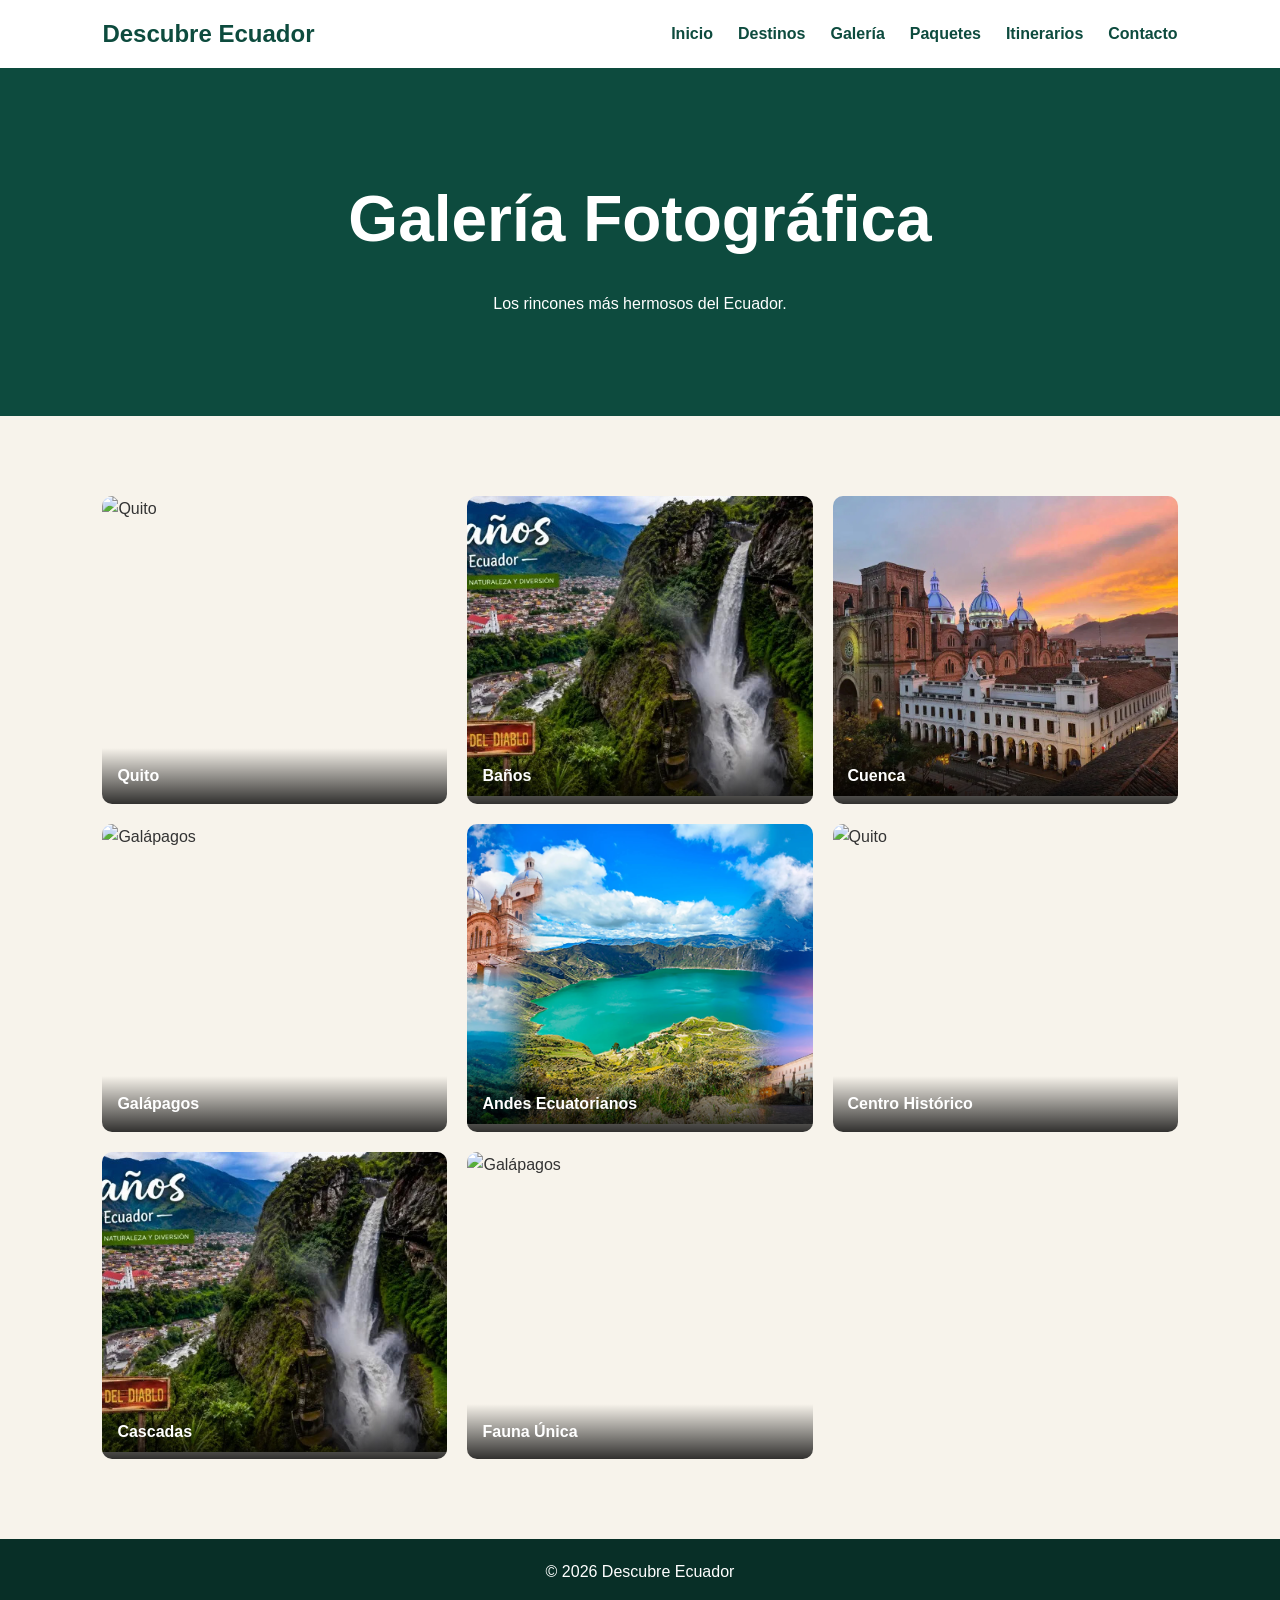
==== galeria.html @ f9b7eb56 "Primer parcial proyecto turismo" ====
<!DOCTYPE html>
<html lang="es">

<head>
    <meta charset="UTF-8">
    <meta name="viewport" content="width=device-width, initial-scale=1.0">
    <title>Galería | Descubre Ecuador</title>

    <link rel="stylesheet" href="estilos.css">
</head>

<body>

<header>

    <div class="logo">
        <h2>Descubre Ecuador</h2>
    </div>

    <nav>
        <ul>
            <li><a href="index.html">Inicio</a></li>
            <li><a href="destinos.html">Destinos</a></li>
            <li><a href="galeria.html">Galería</a></li>
            <li><a href="paquetes.html">Paquetes</a></li>
            <li><a href="itinerarios.html">Itinerarios</a></li>
            <li><a href="contacto.html">Contacto</a></li>
        </ul>
    </nav>

</header>

<main>

    <section class="banner-pagina">
        <h1>Galería Fotográfica</h1>
        <p>Los rincones más hermosos del Ecuador.</p>
    </section>

    <section class="galeria-container">

        <figure class="foto">
            <img src="img/quito.jpg" alt="Quito">
            <figcaption>Quito</figcaption>
        </figure>

        <figure class="foto">
            <img src="img/banos.jpg" alt="Baños">
            <figcaption>Baños</figcaption>
        </figure>

        <figure class="foto">
            <img src="img/cuenca.jpg" alt="Cuenca">
            <figcaption>Cuenca</figcaption>
        </figure>

        <figure class="foto">
            <img src="img/galapagos.jpg" alt="Galápagos">
            <figcaption>Galápagos</figcaption>
        </figure>

        <figure class="foto">
            <img src="img/banner.jpg" alt="Laguna">
            <figcaption>Andes Ecuatorianos</figcaption>
        </figure>

        <figure class="foto">
            <img src="img/quito.jpg" alt="Quito">
            <figcaption>Centro Histórico</figcaption>
        </figure>

        <figure class="foto">
            <img src="img/banos.jpg" alt="Baños">
            <figcaption>Cascadas</figcaption>
        </figure>

        <figure class="foto">
            <img src="img/galapagos.jpg" alt="Galápagos">
            <figcaption>Fauna Única</figcaption>
        </figure>

    </section>

</main>

<footer>
    <p>© 2026 Descubre Ecuador</p>
</footer>

</body>
</html>
---- estilos.css ----
/* RESET */

*{
    margin:0;
    padding:0;
    box-sizing:border-box;
}

body{
    font-family: Arial, sans-serif;
    background:#f7f3eb;
    color:#333;
    line-height:1.6;
}

/* HEADER */

header{
    background:white;
    display:flex;
    justify-content:space-between;
    align-items:center;
    padding:15px 8%;
    position:sticky;
    top:0;
    z-index:100;
}

.logo h2{
    color:#0d4b3e;
}

nav ul{
    display:flex;
    list-style:none;
    gap:25px;
}

nav a{
    text-decoration:none;
    color:#0d4b3e;
    font-weight:bold;
}

/* HERO */


.hero{
    height:85vh;

    background-image:
    linear-gradient(
    rgba(0,0,0,.45),
    rgba(0,0,0,.45)),
    url("img/banner.jpg");

    background-size:cover;
    background-position:center;
    background-repeat:no-repeat;

    display:flex;
    align-items:center;

    padding:8%;
}



.hero-texto{
    color:white;
    max-width:600px;
}

.hero h1{
    font-size:4rem;
    margin-bottom:20px;
}

.hero p{
    margin-bottom:25px;
}

.btn{
    background:#d67d45;
    color:white;
    text-decoration:none;
    padding:12px 25px;
    border-radius:5px;
}

/* INTRO */

.intro{
    padding:80px 8%;
}

.intro h2{
    font-size:3rem;
    color:#0d4b3e;
    margin-bottom:15px;
}

/* DESTINOS */

.destacados{
    padding:0 8% 80px;

    display:grid;
    grid-template-columns:
    repeat(auto-fit,minmax(300px,1fr));

    gap:20px;
}

.card{
    background:white;
    overflow:hidden;
    border-radius:10px;
    box-shadow:0 5px 15px rgba(0,0,0,.1);
}

.card img{
    width:100%;
    height:350px;
    object-fit:cover;
}

.contenido{
    padding:20px;
}

.contenido h3{
    color:#0d4b3e;
    margin-bottom:10px;
}

/* PROMOCION */

.promocion{
    background:#0d4b3e;
    color:white;

    display:flex;
    align-items:center;
    gap:40px;

    padding:80px 8%;
}

.promocion img{
    width:400px;
    border-radius:10px;
}

.texto-promocion h2{
    font-size:3rem;
    margin-bottom:20px;
}

/* FOOTER */

footer{
    background:#082f27;
    color:white;
    text-align:center;
    padding:20px;
}

/* SECCION AVENTURAS */

.aventuras{
    padding: 80px 8%;
    background: #f7f3eb;
}

.titulo-seccion{
    margin-bottom: 40px;
}

.titulo-seccion h2{
    font-size: 3rem;
    color: #0d4b3e;
    margin-bottom: 15px;
}

.grid-destinos{
    display:grid;
    grid-template-columns: repeat(2,1fr);
    gap:20px;
}

.destino-card{
    position:relative;
    overflow:hidden;
    height:500px;
}

.destino-card img{
    width:100%;
    height:100%;
    object-fit:cover;
    transition:0.5s;
}

.destino-card:hover img{
    transform:scale(1.05);
}

.overlay{
    position:absolute;
    inset:0;

    background:linear-gradient(
        to top,
        rgba(0,0,0,.8),
        rgba(0,0,0,.1)
    );

    display:flex;
    justify-content:space-between;
    align-items:flex-end;

    padding:25px;
}

.overlay h3{
    color:white;
    font-size:2rem;
    margin-bottom:10px;
}

.overlay p{
    color:white;
    max-width:300px;
}

.btn-circulo{
    width:45px;
    height:45px;

    border:1px solid white;
    border-radius:50%;

    display:flex;
    align-items:center;
    justify-content:center;

    color:white;
    text-decoration:none;
    font-size:20px;

    transition:0.3s;
}

.btn-circulo:hover{
    background:white;
    color:#0d4b3e;
}

/* RESPONSIVE */

@media(max-width:768px){

    .grid-destinos{
        grid-template-columns:1fr;
    }

    .destino-card{
        height:350px;
    }

    .titulo-seccion h2{
        font-size:2rem;
    }
}

/* RESPONSIVE */

@media(max-width:768px){

    header{
        flex-direction:column;
        gap:15px;
    }

    nav ul{
        flex-wrap:wrap;
        justify-content:center;
    }

    .hero h1{
        font-size:2.5rem;
    }

    .promocion{
        flex-direction:column;
    }

    .promocion img{
        width:100%;
    }
}

/* PAGINA DESTINOS */

.banner-pagina{
    background:#0d4b3e;
    color:white;
    text-align:center;
    padding:100px 20px;
}

.banner-pagina h1{
    font-size:4rem;
    margin-bottom:20px;
}

.destino-detalle{
    display:flex;
    align-items:center;
    gap:50px;
    padding:80px 8%;
}

.destino-detalle img{
    width:50%;
    height:450px;
    object-fit:cover;
    border-radius:10px;
}

.info-destino{
    flex:1;
}

.info-destino h2{
    font-size:3rem;
    color:#0d4b3e;
    margin-bottom:20px;
}

.info-destino p{
    margin-bottom:20px;
}

.info-destino ul{
    margin-left:20px;
    margin-bottom:30px;
}

.info-destino li{
    margin-bottom:10px;
}

.reversa{
    flex-direction:row-reverse;
}

@media(max-width:768px){

    .destino-detalle,
    .reversa{
        flex-direction:column;
    }

    .destino-detalle img{
        width:100%;
        height:300px;
    }

    .banner-pagina h1{
        font-size:2.5rem;
    }
}

/* GALERIA */

.galeria-container{
    padding:80px 8%;

    display:grid;
    grid-template-columns:
    repeat(auto-fit,minmax(300px,1fr));

    gap:20px;
}

.foto{
    position:relative;
    overflow:hidden;
    border-radius:10px;
}

.foto img{
    width:100%;
    height:300px;
    object-fit:cover;

    transition:0.5s;
}

.foto:hover img{
    transform:scale(1.08);
}

.foto figcaption{
    position:absolute;
    bottom:0;
    width:100%;

    padding:15px;

    color:white;
    font-weight:bold;

    background:linear-gradient(
        transparent,
        rgba(0,0,0,.8)
    );
}

/* =========================
   PAQUETES TURÍSTICOS
========================= */

.paquetes-container{
    padding: 80px 8%;

    display: grid;
    grid-template-columns: repeat(auto-fit, minmax(320px, 1fr));

    gap: 30px;

    align-items: stretch;
}

.paquete{
    background: white;

    padding: 35px;

    border-radius: 12px;

    box-shadow: 0 5px 15px rgba(0,0,0,.1);

    transition: .3s;

    display: flex;
    flex-direction: column;
}

.paquete:hover{
    transform: translateY(-8px);
}

.paquete h3{
    color: #0d4b3e;
    margin-bottom: 15px;
}

.duracion{
    color: #666;
    margin-bottom: 20px;
}

.paquete h2{
    font-size: 3.5rem;
    color: #0d4b3e;
    margin-bottom: 25px;
}

.paquete ul{
    list-style: none;
    margin-bottom: 30px;
}

.paquete li{
    margin-bottom: 15px;
    line-height: 1.5;
}

/* =========================
   BOTONES
========================= */

.acciones-paquete{
    display:flex;
    gap:12px;

    margin-top:auto;
}

.btn-itinerario,
.btn-paquete{
    flex: 1;

    text-decoration: none;

    display: flex;
    justify-content: center;
    align-items: center;

    padding: 14px 18px;

    border-radius: 6px;

    font-weight: bold;

    transition: .3s;
}

/* ITINERARIO NORMAL */

.btn-itinerario{
    border: 2px solid #0d4b3e;
    background: white;
    color: #0d4b3e;
}

.btn-itinerario:hover{
    background: #0d4b3e;
    color: white;
}

/* RESERVAR NORMAL */

.btn-paquete{
    background: #0d4b3e;
    color: white;
}

.btn-paquete:hover{
    background: #08372d;
}

/* =========================
   PAQUETE DESTACADO
========================= */

.destacado{
    background:#0d4b3e;
    color:white;
}

.destacado h2,
.destacado h3{
    color: white;
}

.destacado .duracion{
    color: #d9d9d9;
}

/* BOTÓN ITINERARIO DEL DESTACADO */

.destacado .btn-itinerario{
    background: white;
    color: #0d4b3e;
    border: 2px solid white;
}

.destacado .btn-itinerario:hover{
    background: #f2f2f2;
    color: #0d4b3e;
}

/* BOTÓN RESERVAR DEL DESTACADO */

.destacado .btn-paquete{
    background: white;
    color: #0d4b3e;
}

.destacado .btn-paquete:hover{
    background: #f2f2f2;
}

/* =========================
   RESPONSIVE
========================= */

@media(max-width:768px){

    .paquetes-container{
        flex-direction: column;
        align-items: center;
    }

    .paquete{
        width: 100%;
        max-width: 400px;
    }

    .destacado{
        transform: none;
    }

    .acciones-paquete{
        flex-direction: column;
    }
}

/* =========================
   ITINERARIOS
========================= */

.itinerario{
    padding: 60px 8%;
}

.itinerario h2{
    color: #0d4b3e;
    margin-bottom: 30px;
    font-size: 2.2rem;
}

.dia{
    background: white;

    padding: 25px;
    margin-bottom: 20px;

    border-left: 6px solid #0d4b3e;

    border-radius: 8px;

    box-shadow: 0 3px 10px rgba(0,0,0,.08);
}

.dia h3{
    color: #0d4b3e;
    margin-bottom: 15px;
}

.dia ul{
    margin-left: 20px;
}

.dia li{
    margin-bottom: 10px;
}

.itinerario p{
    background: white;
    padding: 20px;
    border-radius: 8px;
    box-shadow: 0 3px 10px rgba(0,0,0,.08);
}

/* =========================
   CONTACTO
========================= */

.contacto-container{
    padding:80px 8%;

    display:grid;
    grid-template-columns:1fr 1.5fr;
    gap:40px;
}

.info-contacto{
    background:#0d4b3e;
    color:white;

    padding:40px;

    border-radius:12px;
}

.info-contacto h2{
    margin-bottom:20px;
}

.info-contacto p{
    margin-bottom:30px;
}

.dato{
    margin-bottom:20px;
    font-size:1.1rem;
}

.formulario{
    background:white;

    padding:40px;

    border-radius:12px;

    box-shadow:0 5px 15px rgba(0,0,0,.1);

    display:flex;
    flex-direction:column;
}

.formulario h2{
    color:#0d4b3e;
    margin-bottom:25px;
}

.formulario label{
    margin-top:15px;
    margin-bottom:8px;

    font-weight:bold;
}

.formulario input,
.formulario select,
.formulario textarea{
    padding:12px;

    border:1px solid #ccc;

    border-radius:6px;

    font-size:1rem;
}

.formulario textarea{
    resize:vertical;
}

.formulario button{
    margin-top:25px;

    background:#0d4b3e;
    color:white;

    border:none;

    padding:15px;

    border-radius:6px;

    cursor:pointer;

    font-size:1rem;

    transition:.3s;
}

.formulario button:hover{
    background:#08372d;
}

/* RESPONSIVE */

@media(max-width:768px){

    .contacto-container{
        grid-template-columns:1fr;
    }
}

/* =========================
   FOOTER
========================= */

.footer{
    background:#082f27;
    color:white;
    margin-top:60px;
}

.footer-contenido{
    display:grid;
    grid-template-columns:
    repeat(auto-fit,minmax(220px,1fr));

    gap:30px;

    padding:50px 8%;
}

.footer-seccion h3{
    margin-bottom:15px;
    color:#ffffff;
}

.footer-seccion p{
    margin-bottom:10px;
    line-height:1.6;
}

.footer-seccion ul{
    list-style:none;
}

.footer-seccion ul li{
    margin-bottom:10px;
}

.footer-seccion a{
    text-decoration:none;
    color:white;
    transition:.3s;
}

.footer-seccion a:hover{
    color:#d67d45;
}

.footer-bottom{
    border-top:1px solid rgba(255,255,255,.2);

    text-align:center;

    padding:20px;
}

.footer-bottom p{
    margin:5px 0;
}

.redes-sociales{
    display:flex;
    flex-direction:column;
    gap:12px;
}

.redes-sociales a{
    color:white;
    text-decoration:none;
    font-size:1rem;
}

.redes-sociales a:hover{
    color:#d67d45;
}
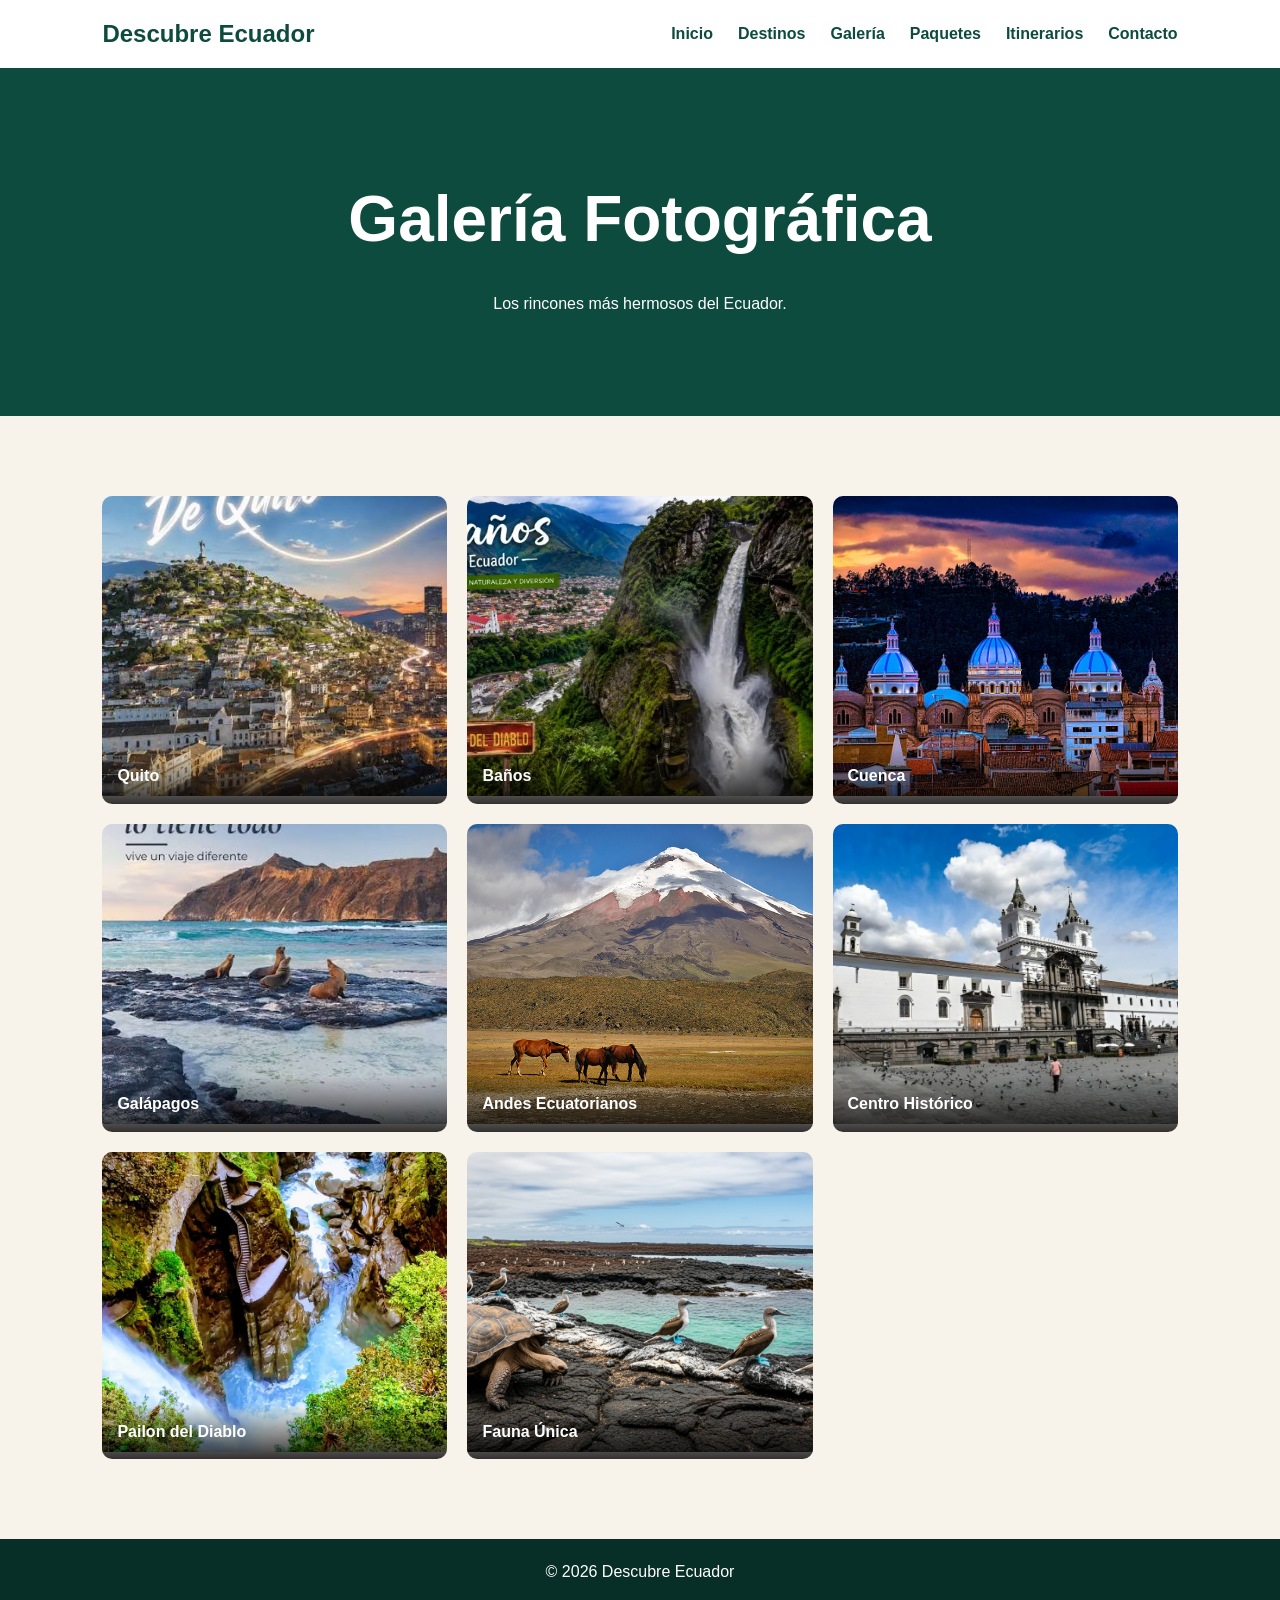
==== commit 104261ca: "Actualización de la galería" ====
--- a/galeria.html
+++ b/galeria.html
@@ -40,7 +40,7 @@
     <section class="galeria-container">
 
         <figure class="foto">
-            <img src="img/quito.jpg" alt="Quito">
+            <img src="img/quito.jpeg" alt="Quito">
             <figcaption>Quito</figcaption>
         </figure>
 
@@ -55,27 +55,27 @@
         </figure>
 
         <figure class="foto">
-            <img src="img/galapagos.jpg" alt="Galápagos">
+            <img src="img/galapagos.jpeg" alt="Galápagos">
             <figcaption>Galápagos</figcaption>
         </figure>
 
         <figure class="foto">
-            <img src="img/banner.jpg" alt="Laguna">
+            <img src="img/cotopaxi.jpg" alt="Laguna">
             <figcaption>Andes Ecuatorianos</figcaption>
         </figure>
 
         <figure class="foto">
-            <img src="img/quito.jpg" alt="Quito">
+            <img src="img/centro.jpg" alt="Quito">
             <figcaption>Centro Histórico</figcaption>
         </figure>
 
         <figure class="foto">
-            <img src="img/banos.jpg" alt="Baños">
-            <figcaption>Cascadas</figcaption>
+            <img src="img/cascada.jpg" alt="Baños">
+            <figcaption>Pailon del Diablo</figcaption>
         </figure>
 
         <figure class="foto">
-            <img src="img/galapagos.jpg" alt="Galápagos">
+            <img src="img/fauna.png" alt="Galápagos">
             <figcaption>Fauna Única</figcaption>
         </figure>
 
